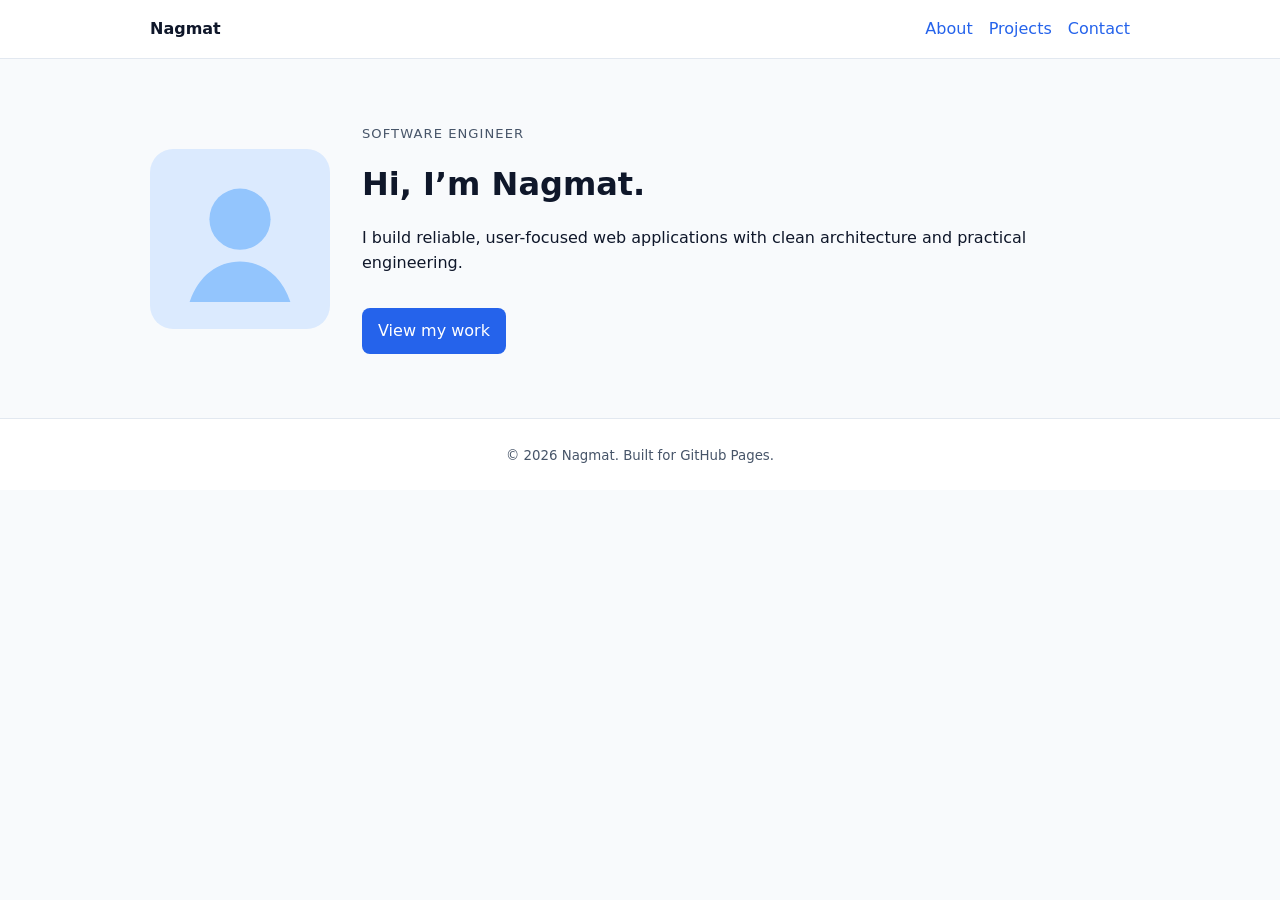
==== index.html @ 95fe5394 "Create multi-page static portfolio site Co-authored-by: oabuhamdan <28950232+oabuhamdan@users.norepl" ====
<!DOCTYPE html>
<html lang="en">
  <head>
    <meta charset="UTF-8" />
    <meta name="viewport" content="width=device-width, initial-scale=1.0" />
    <title>Nagmat | Software Engineer</title>
    <link rel="stylesheet" href="styles.css" />
  </head>
  <body>
    <header class="site-header">
      <nav class="nav">
        <a class="brand" href="index.html">Nagmat</a>
        <ul>
          <li><a href="about.html">About</a></li>
          <li><a href="projects.html">Projects</a></li>
          <li><a href="contact.html">Contact</a></li>
        </ul>
      </nav>
    </header>

    <main class="container hero">
      <img src="assets/profile.svg" alt="Portrait illustration" class="avatar" />
      <div>
        <p class="eyebrow">Software Engineer</p>
        <h1>Hi, I’m Nagmat.</h1>
        <p>
          I build reliable, user-focused web applications with clean architecture and
          practical engineering.
        </p>
        <a class="button" href="projects.html">View my work</a>
      </div>
    </main>

    <footer class="site-footer">
      <small>© <span id="year"></span> Nagmat. Built for GitHub Pages.</small>
    </footer>

    <script src="scripts.js"></script>
  </body>
</html>
---- styles.css ----
:root {
  color-scheme: light;
  --bg: #f8fafc;
  --text: #0f172a;
  --muted: #475569;
  --primary: #2563eb;
  --surface: #ffffff;
  --border: #e2e8f0;
}

* {
  box-sizing: border-box;
}

body {
  margin: 0;
  font-family: Inter, system-ui, -apple-system, Segoe UI, Roboto, sans-serif;
  background: var(--bg);
  color: var(--text);
  line-height: 1.6;
}

a {
  color: var(--primary);
  text-decoration: none;
}

a:hover {
  text-decoration: underline;
}

.container {
  width: min(980px, 92vw);
  margin: 0 auto;
}

.site-header {
  background: var(--surface);
  border-bottom: 1px solid var(--border);
}

.nav {
  display: flex;
  justify-content: space-between;
  align-items: center;
  width: min(980px, 92vw);
  margin: 0 auto;
  padding: 1rem 0;
}

.nav ul {
  display: flex;
  gap: 1rem;
  list-style: none;
  padding: 0;
  margin: 0;
}

.brand {
  font-weight: 700;
  color: var(--text);
}

.hero {
  display: grid;
  grid-template-columns: auto 1fr;
  gap: 2rem;
  align-items: center;
  padding: 4rem 0;
}

.avatar {
  width: 180px;
  height: 180px;
}

.eyebrow {
  margin: 0;
  color: var(--muted);
  text-transform: uppercase;
  letter-spacing: 0.08em;
  font-size: 0.82rem;
}

h1,
h2 {
  line-height: 1.2;
}

.button {
  display: inline-block;
  margin-top: 1rem;
  background: var(--primary);
  color: #fff;
  padding: 0.65rem 1rem;
  border-radius: 0.5rem;
}

.button:hover {
  text-decoration: none;
  opacity: 0.92;
}

.content {
  padding: 3rem 0;
}

.cards {
  display: grid;
  grid-template-columns: repeat(auto-fit, minmax(240px, 1fr));
  gap: 1rem;
}

.card {
  background: var(--surface);
  border: 1px solid var(--border);
  border-radius: 0.75rem;
  padding: 1rem;
}

.contact-list {
  padding-left: 1.2rem;
}

.site-footer {
  border-top: 1px solid var(--border);
  padding: 1.4rem 0;
  text-align: center;
  color: var(--muted);
  background: var(--surface);
}

@media (max-width: 720px) {
  .hero {
    grid-template-columns: 1fr;
    text-align: center;
    padding-top: 2.5rem;
  }

  .avatar {
    margin: 0 auto;
  }

  .nav {
    flex-direction: column;
    gap: 0.8rem;
  }
}
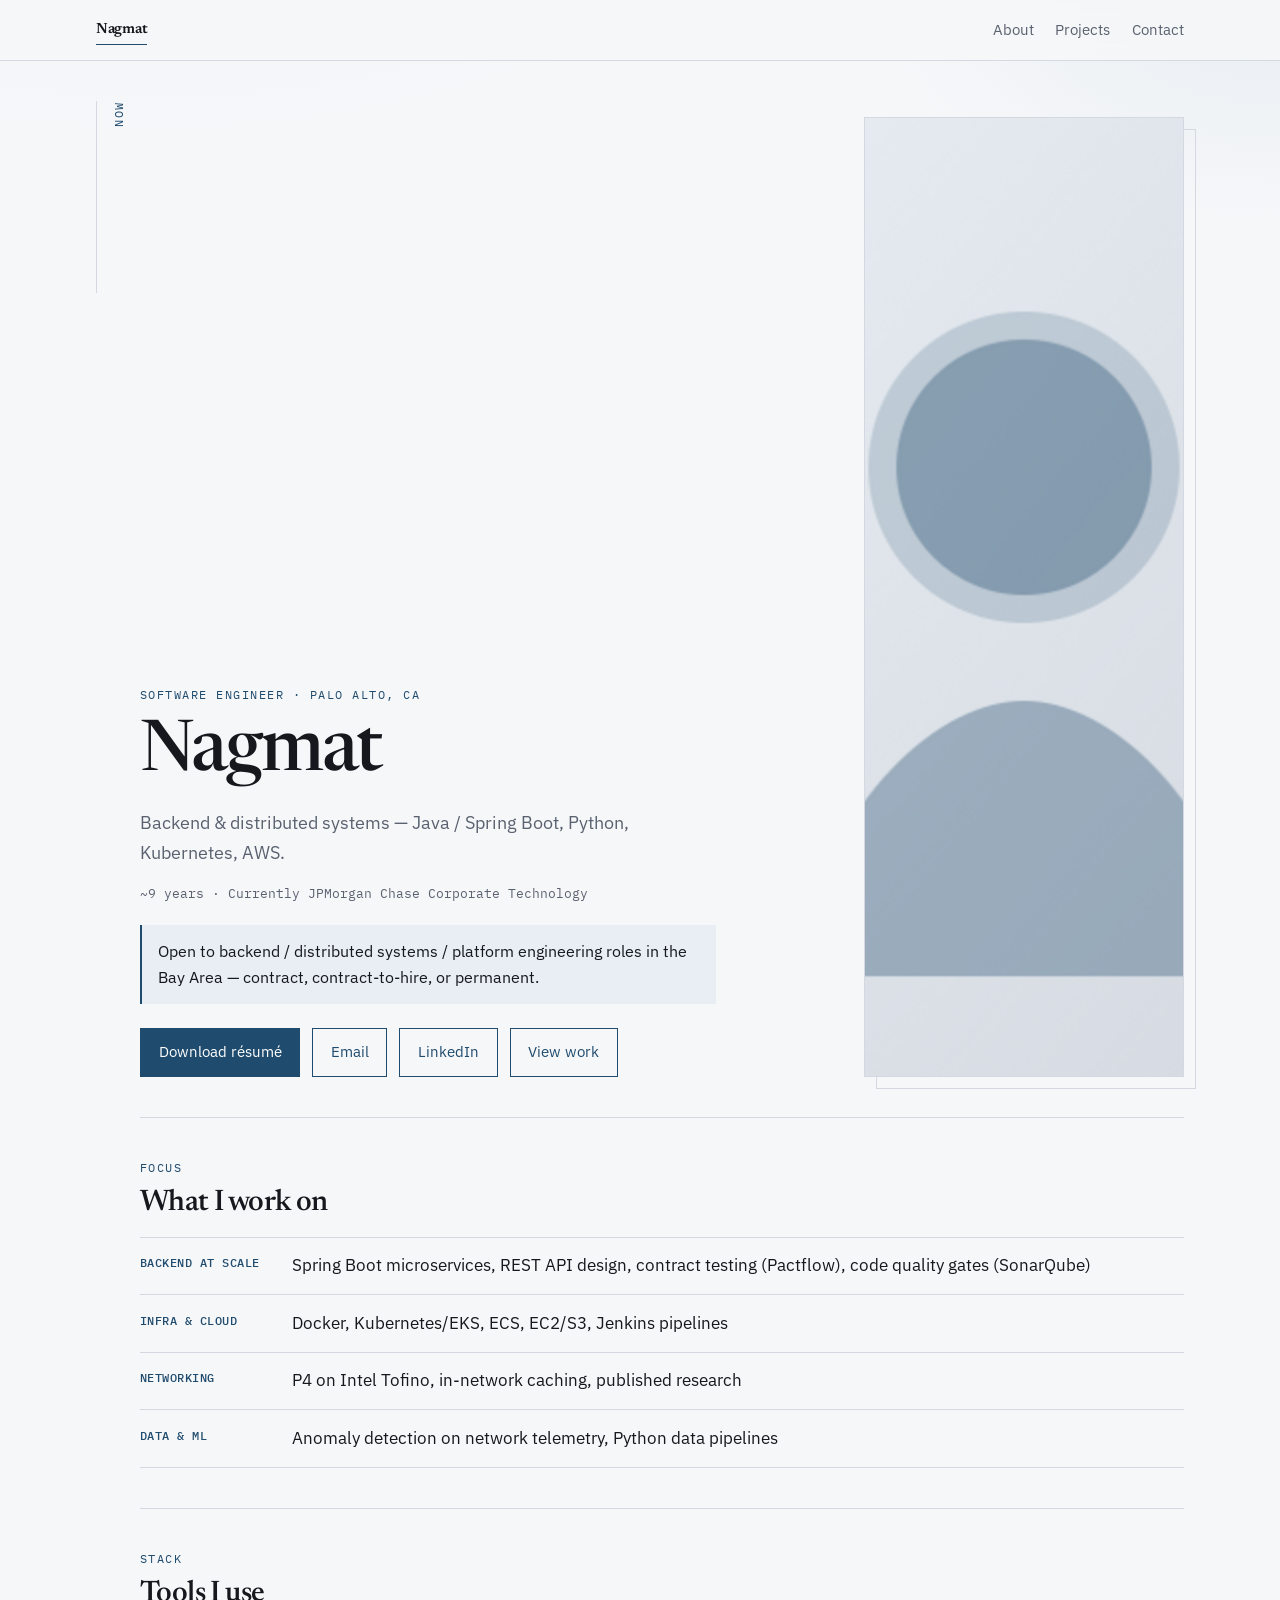
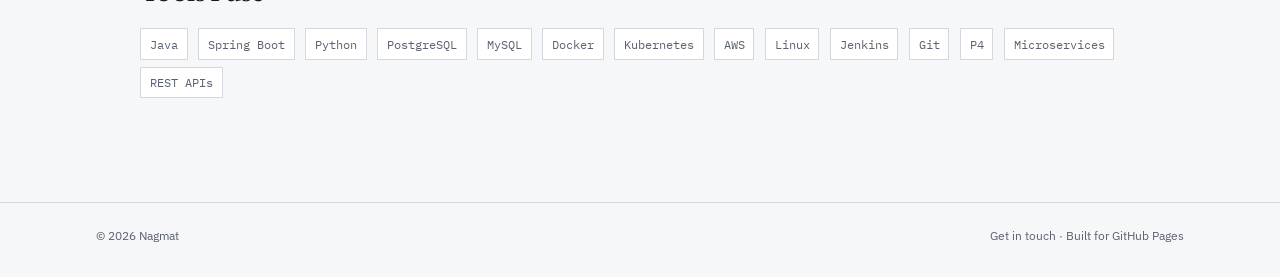
==== commit 3943d703: "Rebuild portfolio as a hiring-focused static site for GitHub Pages. Rewrite pages from original_file" ====
--- a/index.html
+++ b/index.html
@@ -3,13 +3,23 @@
   <head>
     <meta charset="UTF-8" />
     <meta name="viewport" content="width=device-width, initial-scale=1.0" />
+    <meta
+      name="description"
+      content="Nagmat — Software engineer in Palo Alto building backend and distributed systems with Java, Spring Boot, Python, Kubernetes, and AWS."
+    />
     <title>Nagmat | Software Engineer</title>
+    <link rel="preconnect" href="https://fonts.googleapis.com" />
+    <link rel="preconnect" href="https://fonts.gstatic.com" crossorigin />
+    <link
+      href="https://fonts.googleapis.com/css2?family=IBM+Plex+Mono:wght@400;500&family=IBM+Plex+Sans:wght@400;500;600&family=Newsreader:opsz,wght@6..72,400;6..72,500;6..72,600&display=swap"
+      rel="stylesheet"
+    />
     <link rel="stylesheet" href="styles.css" />
   </head>
   <body>
     <header class="site-header">
-      <nav class="nav">
-        <a class="brand" href="index.html">Nagmat</a>
+      <nav class="nav" aria-label="Primary">
+        <a class="brand" href="index.html" aria-current="page">Nagmat</a>
         <ul>
           <li><a href="about.html">About</a></li>
           <li><a href="projects.html">Projects</a></li>
@@ -18,21 +28,117 @@
       </nav>
     </header>
 
-    <main class="container hero">
-      <img src="assets/profile.svg" alt="Portrait illustration" class="avatar" />
-      <div>
-        <p class="eyebrow">Software Engineer</p>
-        <h1>Hi, I’m Nagmat.</h1>
-        <p>
-          I build reliable, user-focused web applications with clean architecture and
-          practical engineering.
-        </p>
-        <a class="button" href="projects.html">View my work</a>
-      </div>
-    </main>
+    <div class="page">
+      <aside class="spine" aria-hidden="true">
+        <span class="spine-label">Now</span>
+      </aside>
+
+      <main>
+        <section class="hero">
+          <div class="hero-copy">
+            <p class="eyebrow">Software Engineer · Palo Alto, CA</p>
+            <h1 class="brand-hero">Nagmat</h1>
+            <p class="lede">
+              Backend &amp; distributed systems — Java / Spring Boot, Python,
+              Kubernetes, AWS.
+            </p>
+            <p class="meta">
+              ~9 years · Currently JPMorgan Chase Corporate Technology
+            </p>
+            <p class="open-line">
+              Open to backend / distributed systems / platform engineering roles
+              in the Bay Area — contract, contract-to-hire, or permanent.
+            </p>
+            <div class="cta-row">
+              <a class="button" href="assets/resume.pdf">Download résumé</a>
+              <a class="button button-ghost" href="mailto:nagmat1@icloud.com"
+                >Email</a
+              >
+              <a
+                class="button button-ghost"
+                href="https://www.linkedin.com/in/nagmatn"
+                rel="noopener noreferrer"
+                target="_blank"
+                >LinkedIn</a
+              >
+              <a class="button button-ghost" href="projects.html">View work</a>
+            </div>
+          </div>
+          <div class="hero-media">
+            <img
+              class="avatar"
+              src="assets/profile.png"
+              alt="Portrait of Nagmat"
+              width="800"
+              height="960"
+            />
+          </div>
+        </section>
+
+        <section class="section reveal">
+          <p class="section-kicker">Focus</p>
+          <h2>What I work on</h2>
+          <ul class="work-list">
+            <li>
+              <strong>Backend at scale</strong>
+              <span
+                >Spring Boot microservices, REST API design, contract testing
+                (Pactflow), code quality gates (SonarQube)</span
+              >
+            </li>
+            <li>
+              <strong>Infra &amp; cloud</strong>
+              <span
+                >Docker, Kubernetes/EKS, ECS, EC2/S3, Jenkins pipelines</span
+              >
+            </li>
+            <li>
+              <strong>Networking</strong>
+              <span
+                >P4 on Intel Tofino, in-network caching, published research</span
+              >
+            </li>
+            <li>
+              <strong>Data &amp; ML</strong>
+              <span
+                >Anomaly detection on network telemetry, Python data
+                pipelines</span
+              >
+            </li>
+          </ul>
+        </section>
+
+        <section class="section reveal">
+          <p class="section-kicker">Stack</p>
+          <h2>Tools I use</h2>
+          <ul class="tech-strip" aria-label="Technologies">
+            <li>Java</li>
+            <li>Spring Boot</li>
+            <li>Python</li>
+            <li>PostgreSQL</li>
+            <li>MySQL</li>
+            <li>Docker</li>
+            <li>Kubernetes</li>
+            <li>AWS</li>
+            <li>Linux</li>
+            <li>Jenkins</li>
+            <li>Git</li>
+            <li>P4</li>
+            <li>Microservices</li>
+            <li>REST APIs</li>
+          </ul>
+        </section>
+      </main>
+    </div>
 
     <footer class="site-footer">
-      <small>© <span id="year"></span> Nagmat. Built for GitHub Pages.</small>
+      <div class="inner">
+        <small>© <span id="year"></span> Nagmat</small>
+        <small
+          ><a href="contact.html">Get in touch</a> · Built for GitHub
+          Pages</small
+        >
+      </div>
     </footer>
 
     <script src="scripts.js"></script>
--- a/styles.css
+++ b/styles.css
@@ -1,148 +1,546 @@
 :root {
   color-scheme: light;
-  --bg: #f8fafc;
-  --text: #0f172a;
-  --muted: #475569;
-  --primary: #2563eb;
-  --surface: #ffffff;
-  --border: #e2e8f0;
-}
-
-* {
+  --paper: #f6f7f9;
+  --ink: #16181d;
+  --slate: #5a6270;
+  --rule: #d4d8e0;
+  --signal: #1f4b6e;
+  --soft: #e8eef3;
+  --white: #ffffff;
+  --measure: 42rem;
+  --page: min(68rem, 92vw);
+  --spine: 1.25rem;
+  --font-display: "Newsreader", "Iowan Old Style", "Palatino Linotype", Palatino, serif;
+  --font-body: "IBM Plex Sans", "Segoe UI", sans-serif;
+  --font-mono: "IBM Plex Mono", ui-monospace, monospace;
+}
+
+*,
+*::before,
+*::after {
   box-sizing: border-box;
+}
+
+html {
+  scroll-behavior: smooth;
 }
 
 body {
   margin: 0;
-  font-family: Inter, system-ui, -apple-system, Segoe UI, Roboto, sans-serif;
-  background: var(--bg);
-  color: var(--text);
-  line-height: 1.6;
+  min-height: 100vh;
+  font-family: var(--font-body);
+  font-size: 1.05rem;
+  line-height: 1.65;
+  color: var(--ink);
+  background:
+    radial-gradient(1200px 600px at 12% -10%, #eef3f7 0%, transparent 55%),
+    radial-gradient(900px 500px at 100% 0%, #e8eef3 0%, transparent 45%),
+    var(--paper);
+}
+
+img {
+  max-width: 100%;
+  display: block;
 }
 
 a {
-  color: var(--primary);
+  color: var(--signal);
+  text-decoration-thickness: 1px;
+  text-underline-offset: 0.18em;
+}
+
+a:hover {
+  color: var(--ink);
+}
+
+:focus-visible {
+  outline: 2px solid var(--signal);
+  outline-offset: 3px;
+}
+
+.site-header {
+  position: sticky;
+  top: 0;
+  z-index: 20;
+  backdrop-filter: blur(10px);
+  background: color-mix(in srgb, var(--paper) 86%, transparent);
+  border-bottom: 1px solid var(--rule);
+}
+
+.nav {
+  width: var(--page);
+  margin: 0 auto;
+  padding: 1rem 0;
+  display: flex;
+  align-items: center;
+  justify-content: space-between;
+  gap: 1rem;
+}
+
+.brand {
+  font-family: var(--font-display);
+  font-size: 1.35rem;
+  font-weight: 600;
+  letter-spacing: -0.02em;
+  color: var(--ink);
   text-decoration: none;
 }
 
-a:hover {
-  text-decoration: underline;
+.brand:hover {
+  color: var(--signal);
+}
+
+.nav ul {
+  display: flex;
+  gap: 1.35rem;
+  list-style: none;
+  margin: 0;
+  padding: 0;
+}
+
+.nav a {
+  position: relative;
+  font-size: 0.92rem;
+  color: var(--slate);
+  text-decoration: none;
+}
+
+.nav a::after {
+  content: "";
+  position: absolute;
+  left: 0;
+  bottom: -0.2rem;
+  width: 100%;
+  height: 1px;
+  background: var(--signal);
+  transform: scaleX(0);
+  transform-origin: left;
+  transition: transform 180ms ease;
+}
+
+.nav a:hover,
+.nav a[aria-current="page"] {
+  color: var(--ink);
+}
+
+.nav a:hover::after,
+.nav a[aria-current="page"]::after {
+  transform: scaleX(1);
+}
+
+.page {
+  width: var(--page);
+  margin: 0 auto;
+  padding: 2.5rem 0 4rem;
+  display: grid;
+  grid-template-columns: var(--spine) minmax(0, 1fr);
+  gap: 1.5rem;
+  align-items: start;
+}
+
+.spine {
+  position: sticky;
+  top: 5.5rem;
+  min-height: 12rem;
+  border-left: 1px solid var(--rule);
+  padding-left: 0.75rem;
+}
+
+.spine-label {
+  writing-mode: vertical-rl;
+  transform: rotate(180deg);
+  font-family: var(--font-mono);
+  font-size: 0.72rem;
+  letter-spacing: 0.14em;
+  text-transform: uppercase;
+  color: var(--signal);
+  white-space: nowrap;
 }
 
 .container {
-  width: min(980px, 92vw);
+  width: min(var(--measure), 100%);
+}
+
+.container.wide {
+  width: min(52rem, 100%);
+}
+
+.hero {
+  display: grid;
+  grid-template-columns: minmax(0, 1.15fr) minmax(12rem, 0.75fr);
+  gap: 2.5rem;
+  align-items: end;
+  padding: 1rem 0 2.5rem;
+  border-bottom: 1px solid var(--rule);
+}
+
+.hero-copy {
+  max-width: 36rem;
+}
+
+.eyebrow {
+  margin: 0 0 0.75rem;
+  font-family: var(--font-mono);
+  font-size: 0.78rem;
+  letter-spacing: 0.12em;
+  text-transform: uppercase;
+  color: var(--signal);
+}
+
+.brand-hero {
+  margin: 0;
+  font-family: var(--font-display);
+  font-size: clamp(2.8rem, 6vw, 4.4rem);
+  font-weight: 500;
+  line-height: 1.05;
+  letter-spacing: -0.03em;
+  color: var(--ink);
+}
+
+.lede {
+  margin: 1rem 0 0;
+  font-size: 1.15rem;
+  color: var(--slate);
+}
+
+.meta {
+  margin: 1rem 0 0;
+  font-family: var(--font-mono);
+  font-size: 0.82rem;
+  color: var(--slate);
+}
+
+.open-line {
+  margin: 1.25rem 0 0;
+  padding: 0.85rem 1rem;
+  background: var(--soft);
+  border-left: 2px solid var(--signal);
+  color: var(--ink);
+  font-size: 0.98rem;
+}
+
+.cta-row {
+  display: flex;
+  flex-wrap: wrap;
+  gap: 0.75rem;
+  margin-top: 1.5rem;
+}
+
+.cta-row.spaced {
+  margin-top: 2rem;
+}
+
+.button {
+  display: inline-flex;
+  align-items: center;
+  justify-content: center;
+  padding: 0.7rem 1.1rem;
+  background: var(--signal);
+  color: var(--white);
+  text-decoration: none;
+  font-size: 0.92rem;
+  border: 1px solid var(--signal);
+  transition: background 160ms ease, color 160ms ease;
+}
+
+.button:hover {
+  background: var(--ink);
+  border-color: var(--ink);
+  color: var(--white);
+}
+
+.button-ghost {
+  background: transparent;
+  color: var(--signal);
+}
+
+.button-ghost:hover {
+  background: var(--soft);
+  color: var(--ink);
+  border-color: var(--rule);
+}
+
+.hero-media {
+  position: relative;
+  justify-self: end;
+  width: min(100%, 20rem);
+}
+
+.hero-media::before {
+  content: "";
+  position: absolute;
+  inset: 0.75rem -0.75rem -0.75rem 0.75rem;
+  border: 1px solid var(--rule);
+  z-index: 0;
+}
+
+.avatar {
+  position: relative;
+  z-index: 1;
+  width: 100%;
+  aspect-ratio: 5 / 6;
+  object-fit: cover;
+  background: var(--soft);
+  border: 1px solid var(--rule);
+}
+
+.section {
+  padding: 2.5rem 0;
+  border-bottom: 1px solid var(--rule);
+}
+
+.section:last-of-type {
+  border-bottom: 0;
+}
+
+.section-kicker {
+  margin: 0 0 0.5rem;
+  font-family: var(--font-mono);
+  font-size: 0.75rem;
+  letter-spacing: 0.12em;
+  text-transform: uppercase;
+  color: var(--signal);
+}
+
+h1,
+h2,
+h3 {
+  font-family: var(--font-display);
+  font-weight: 550;
+  letter-spacing: -0.02em;
+  line-height: 1.2;
+}
+
+.page-title {
+  margin: 0 0 0.75rem;
+  font-size: clamp(2.2rem, 5vw, 3.2rem);
+}
+
+.section h2 {
+  margin: 0 0 1rem;
+  font-size: 1.85rem;
+}
+
+.prose p {
+  margin: 0 0 1rem;
+  color: var(--ink);
+}
+
+.prose p:last-child {
+  margin-bottom: 0;
+}
+
+.work-list {
+  margin: 0;
+  padding: 0;
+  list-style: none;
+}
+
+.work-list li {
+  padding: 0.9rem 0;
+  border-top: 1px solid var(--rule);
+  display: grid;
+  grid-template-columns: 8.5rem minmax(0, 1fr);
+  gap: 1rem;
+}
+
+.work-list li:last-child {
+  border-bottom: 1px solid var(--rule);
+}
+
+.work-list strong {
+  font-family: var(--font-mono);
+  font-size: 0.78rem;
+  font-weight: 500;
+  letter-spacing: 0.04em;
+  text-transform: uppercase;
+  color: var(--signal);
+}
+
+.tech-strip {
+  display: flex;
+  flex-wrap: wrap;
+  gap: 0.45rem 0.65rem;
+  margin: 0;
+  padding: 0;
+  list-style: none;
+}
+
+.tech-strip li {
+  font-family: var(--font-mono);
+  font-size: 0.78rem;
+  color: var(--slate);
+  padding: 0.28rem 0.55rem;
+  background: var(--white);
+  border: 1px solid var(--rule);
+}
+
+.case {
+  padding: 1.75rem 0;
+  border-top: 1px solid var(--rule);
+}
+
+.case:last-child {
+  border-bottom: 1px solid var(--rule);
+}
+
+.case-meta {
+  margin: 0 0 0.4rem;
+  font-family: var(--font-mono);
+  font-size: 0.75rem;
+  letter-spacing: 0.1em;
+  text-transform: uppercase;
+  color: var(--signal);
+}
+
+.case h2 {
+  margin: 0 0 0.65rem;
+  font-size: 1.55rem;
+}
+
+.case p {
+  margin: 0 0 0.9rem;
+  color: var(--ink);
+}
+
+.contact-block {
+  display: grid;
+  gap: 1rem;
+  margin-top: 1.5rem;
+}
+
+.contact-row {
+  display: grid;
+  grid-template-columns: 7rem minmax(0, 1fr);
+  gap: 1rem;
+  padding: 0.95rem 0;
+  border-top: 1px solid var(--rule);
+}
+
+.contact-row:last-child {
+  border-bottom: 1px solid var(--rule);
+}
+
+.contact-row span {
+  font-family: var(--font-mono);
+  font-size: 0.78rem;
+  letter-spacing: 0.08em;
+  text-transform: uppercase;
+  color: var(--slate);
+}
+
+.site-footer {
+  border-top: 1px solid var(--rule);
+  padding: 1.4rem 0 2rem;
+  color: var(--slate);
+  font-size: 0.88rem;
+}
+
+.site-footer .inner {
+  width: var(--page);
   margin: 0 auto;
-}
-
-.site-header {
-  background: var(--surface);
-  border-bottom: 1px solid var(--border);
-}
-
-.nav {
   display: flex;
   justify-content: space-between;
-  align-items: center;
-  width: min(980px, 92vw);
-  margin: 0 auto;
-  padding: 1rem 0;
-}
-
-.nav ul {
-  display: flex;
   gap: 1rem;
-  list-style: none;
-  padding: 0;
-  margin: 0;
-}
-
-.brand {
-  font-weight: 700;
-  color: var(--text);
-}
-
-.hero {
-  display: grid;
-  grid-template-columns: auto 1fr;
-  gap: 2rem;
-  align-items: center;
-  padding: 4rem 0;
-}
-
-.avatar {
-  width: 180px;
-  height: 180px;
-}
-
-.eyebrow {
-  margin: 0;
-  color: var(--muted);
-  text-transform: uppercase;
-  letter-spacing: 0.08em;
-  font-size: 0.82rem;
-}
-
-h1,
-h2 {
-  line-height: 1.2;
-}
-
-.button {
-  display: inline-block;
-  margin-top: 1rem;
-  background: var(--primary);
-  color: #fff;
-  padding: 0.65rem 1rem;
-  border-radius: 0.5rem;
-}
-
-.button:hover {
+  flex-wrap: wrap;
+}
+
+.site-footer a {
+  color: var(--slate);
   text-decoration: none;
-  opacity: 0.92;
-}
-
-.content {
-  padding: 3rem 0;
-}
-
-.cards {
-  display: grid;
-  grid-template-columns: repeat(auto-fit, minmax(240px, 1fr));
-  gap: 1rem;
-}
-
-.card {
-  background: var(--surface);
-  border: 1px solid var(--border);
-  border-radius: 0.75rem;
-  padding: 1rem;
-}
-
-.contact-list {
-  padding-left: 1.2rem;
-}
-
-.site-footer {
-  border-top: 1px solid var(--border);
-  padding: 1.4rem 0;
-  text-align: center;
-  color: var(--muted);
-  background: var(--surface);
-}
-
-@media (max-width: 720px) {
+}
+
+.site-footer a:hover {
+  color: var(--signal);
+}
+
+/* Motion */
+.reveal,
+.hero-copy,
+.hero-media {
+  opacity: 0;
+  transform: translateY(12px);
+  animation: rise 700ms cubic-bezier(0.22, 1, 0.36, 1) forwards;
+}
+
+.hero-media {
+  animation-delay: 120ms;
+}
+
+.reveal {
+  animation: none;
+}
+
+.reveal.is-visible {
+  animation: rise 650ms cubic-bezier(0.22, 1, 0.36, 1) forwards;
+}
+
+@keyframes rise {
+  to {
+    opacity: 1;
+    transform: translateY(0);
+  }
+}
+
+@media (prefers-reduced-motion: reduce) {
+  html {
+    scroll-behavior: auto;
+  }
+
+  .reveal,
+  .hero-copy,
+  .hero-media,
+  .reveal.is-visible {
+    opacity: 1;
+    transform: none;
+    animation: none;
+  }
+
+  .nav a::after {
+    transition: none;
+  }
+}
+
+@media (max-width: 860px) {
   .hero {
     grid-template-columns: 1fr;
-    text-align: center;
-    padding-top: 2.5rem;
-  }
-
-  .avatar {
-    margin: 0 auto;
+  }
+
+  .hero-media {
+    justify-self: start;
+    width: min(100%, 18rem);
+    order: -1;
+  }
+
+  .work-list li,
+  .contact-row {
+    grid-template-columns: 1fr;
+    gap: 0.35rem;
+  }
+}
+
+@media (max-width: 640px) {
+  .page {
+    grid-template-columns: 1fr;
+    gap: 0;
+    padding-top: 1.5rem;
+  }
+
+  .spine {
+    display: none;
   }
 
   .nav {
     flex-direction: column;
-    gap: 0.8rem;
-  }
-}
+    align-items: flex-start;
+  }
+
+  .nav ul {
+    gap: 1rem;
+    flex-wrap: wrap;
+  }
+
+  .brand-hero {
+    font-size: 2.6rem;
+  }
+}
